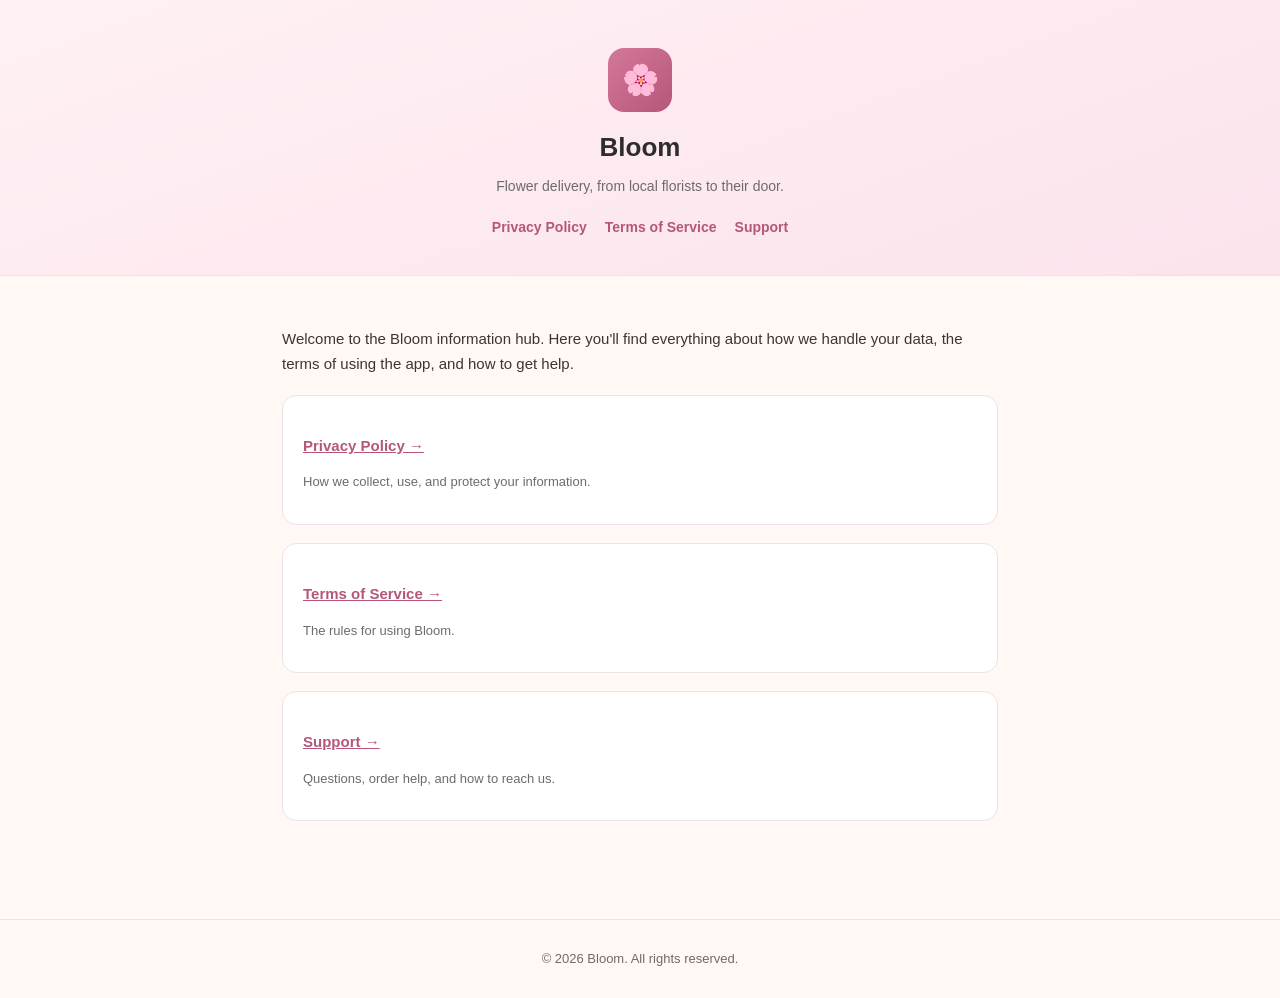
==== index.html @ 34c0516b "docs: add Bloom privacy policy, terms, and support pages Co-Authored-By: Claude Opus 4.8 <noreply@an" ====
<!DOCTYPE html>
<html lang="en">
<head>
<meta charset="utf-8">
<meta name="viewport" content="width=device-width, initial-scale=1">
<title>Bloom — Legal & Support</title>
<link rel="stylesheet" href="style.css">
</head>
<body>
<header>
  <div class="logo">🌸</div>
  <h1>Bloom</h1>
  <div class="eff">Flower delivery, from local florists to their door.</div>
  <nav>
    <a href="privacy.html">Privacy Policy</a>
    <a href="terms.html">Terms of Service</a>
    <a href="support.html">Support</a>
  </nav>
</header>
<main>
  <p>Welcome to the Bloom information hub. Here you'll find everything about how we handle your data, the terms of using the app, and how to get help.</p>
  <div class="card">
    <h3><a href="privacy.html">Privacy Policy →</a></h3>
    <p class="muted">How we collect, use, and protect your information.</p>
  </div>
  <div class="card">
    <h3><a href="terms.html">Terms of Service →</a></h3>
    <p class="muted">The rules for using Bloom.</p>
  </div>
  <div class="card">
    <h3><a href="support.html">Support →</a></h3>
    <p class="muted">Questions, order help, and how to reach us.</p>
  </div>
</main>
<footer>© 2026 Bloom. All rights reserved.</footer>
</body>
</html>
---- style.css ----
/* Bloom legal pages — shared styles. Warm/organic, dusty-rose brand. */
:root{
  --ink:#2D2D2D; --muted:#6f6a6c; --rose:#D4789A; --rose-dark:#B5567A;
  --blush:#F9E4EC; --warm:#FFF8F5; --line:#efe2e6;
}
*{box-sizing:border-box}
body{
  margin:0; font-family:-apple-system,BlinkMacSystemFont,"Segoe UI",Roboto,Helvetica,Arial,sans-serif;
  color:var(--ink); background:var(--warm); line-height:1.65; -webkit-font-smoothing:antialiased;
}
header{
  background:linear-gradient(160deg,#FFF1F4 0%,#FBE3EC 100%);
  padding:48px 20px 36px; text-align:center; border-bottom:1px solid var(--line);
}
.logo{
  width:64px;height:64px;border-radius:16px;display:inline-flex;align-items:center;justify-content:center;
  background:linear-gradient(135deg,var(--rose),var(--rose-dark));color:#fff;font-size:30px;margin-bottom:14px;
}
header h1{margin:0;font-size:26px;font-weight:700}
header .eff{color:var(--muted);font-size:14px;margin-top:6px}
nav{margin-top:18px;display:flex;gap:18px;justify-content:center;flex-wrap:wrap}
nav a{color:var(--rose-dark);text-decoration:none;font-weight:600;font-size:14px}
nav a:hover{text-decoration:underline}
main{max-width:760px;margin:0 auto;padding:36px 22px 80px}
h2{font-size:19px;margin:34px 0 10px;color:var(--ink)}
h3{font-size:15px;margin:20px 0 6px}
p,li{color:#3a3537;font-size:15px}
ul{padding-left:20px}
a{color:var(--rose-dark)}
.card{background:#fff;border:1px solid var(--line);border-radius:14px;padding:18px 20px;margin:18px 0}
.muted{color:var(--muted);font-size:13px}
footer{text-align:center;padding:28px 20px;color:var(--muted);font-size:13px;border-top:1px solid var(--line)}
code{background:#f3e7eb;padding:2px 6px;border-radius:6px;font-size:13px}
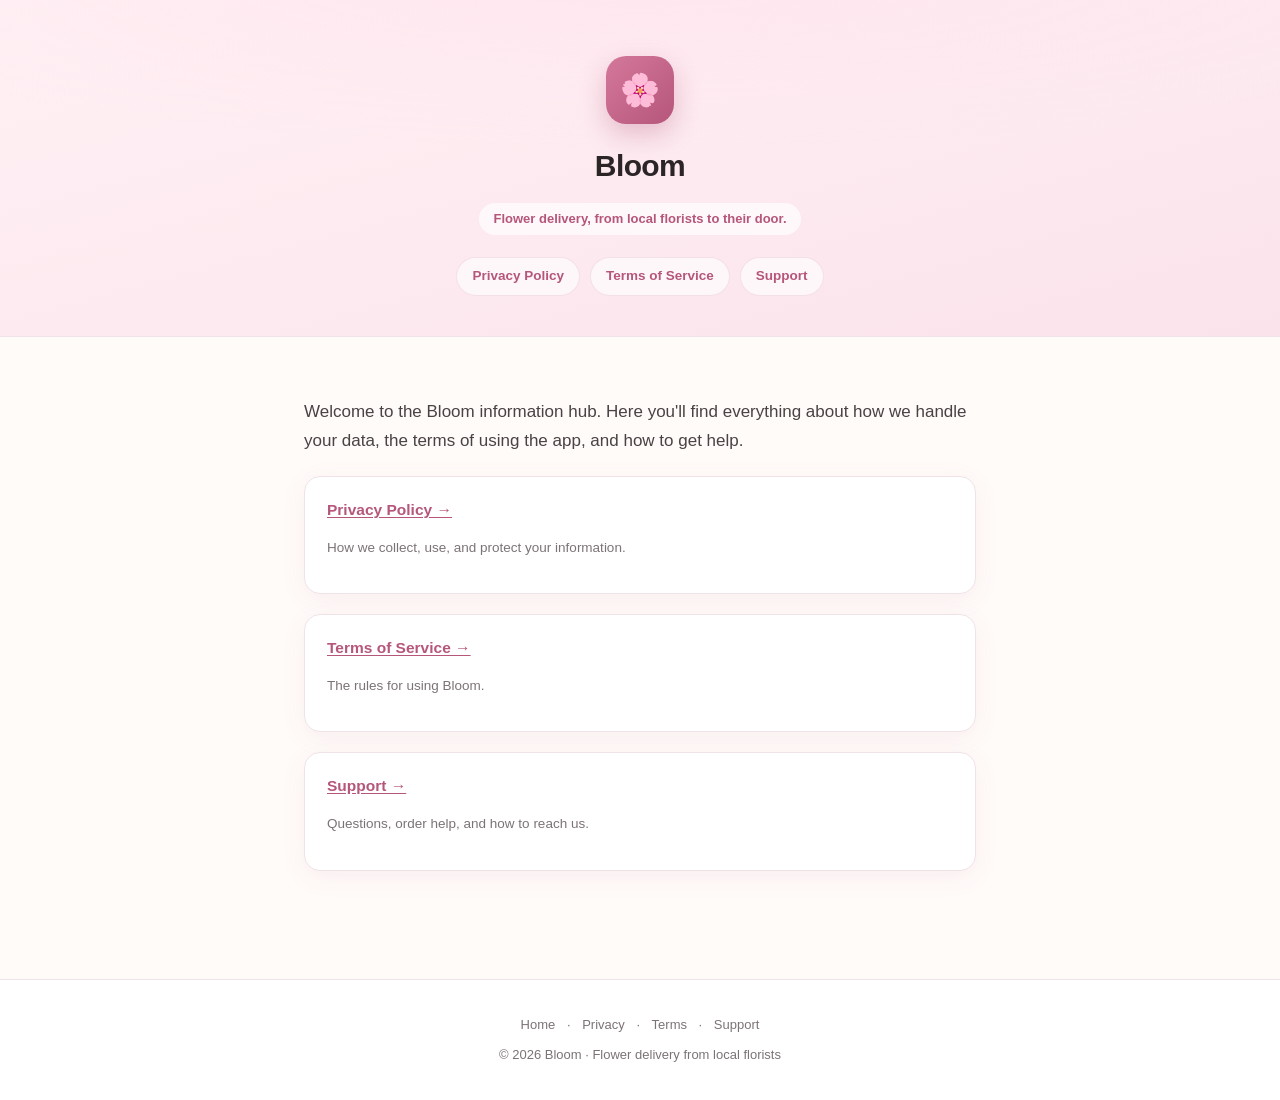
==== commit 4e8e6a70: "style: polish legal pages and set real contact email Co-Authored-By: Claude Opus 4.8 <noreply@anthro" ====
--- a/index.html
+++ b/index.html
@@ -32,6 +32,9 @@
     <p class="muted">Questions, order help, and how to reach us.</p>
   </div>
 </main>
-<footer>© 2026 Bloom. All rights reserved.</footer>
+<footer>
+  <div><a href="index.html">Home</a> · <a href="privacy.html">Privacy</a> · <a href="terms.html">Terms</a> · <a href="support.html">Support</a></div>
+  <div style="margin-top:8px">© 2026 Bloom · Flower delivery from local florists</div>
+</footer>
 </body>
 </html>
--- a/style.css
+++ b/style.css
@@ -1,33 +1,82 @@
 /* Bloom legal pages — shared styles. Warm/organic, dusty-rose brand. */
 :root{
-  --ink:#2D2D2D; --muted:#6f6a6c; --rose:#D4789A; --rose-dark:#B5567A;
-  --blush:#F9E4EC; --warm:#FFF8F5; --line:#efe2e6;
+  --ink:#2b2526; --muted:#7c7376; --rose:#D4789A; --rose-dark:#B5567A;
+  --blush:#F9E4EC; --warm:#FFFBF9; --line:#f0e3e7; --card-shadow:0 6px 24px rgba(181,86,122,.08);
 }
 *{box-sizing:border-box}
+html{scroll-behavior:smooth}
 body{
-  margin:0; font-family:-apple-system,BlinkMacSystemFont,"Segoe UI",Roboto,Helvetica,Arial,sans-serif;
-  color:var(--ink); background:var(--warm); line-height:1.65; -webkit-font-smoothing:antialiased;
+  margin:0;
+  font-family:-apple-system,BlinkMacSystemFont,"Segoe UI",Roboto,Helvetica,Arial,sans-serif;
+  color:var(--ink); background:var(--warm); line-height:1.7; font-size:16px;
+  -webkit-font-smoothing:antialiased; text-rendering:optimizeLegibility;
 }
+::selection{background:var(--blush);color:var(--rose-dark)}
+
+/* ─── Header ─────────────────────────────────────────── */
 header{
-  background:linear-gradient(160deg,#FFF1F4 0%,#FBE3EC 100%);
-  padding:48px 20px 36px; text-align:center; border-bottom:1px solid var(--line);
+  position:relative; overflow:hidden; text-align:center;
+  padding:56px 22px 40px;
+  background:
+    radial-gradient(120% 90% at 50% -10%, #FFE6EF 0%, transparent 60%),
+    linear-gradient(165deg,#FFF1F4 0%,#FBE3EC 100%);
+  border-bottom:1px solid var(--line);
 }
 .logo{
-  width:64px;height:64px;border-radius:16px;display:inline-flex;align-items:center;justify-content:center;
-  background:linear-gradient(135deg,var(--rose),var(--rose-dark));color:#fff;font-size:30px;margin-bottom:14px;
+  width:68px;height:68px;border-radius:20px;
+  display:inline-flex;align-items:center;justify-content:center;
+  background:linear-gradient(135deg,var(--rose),var(--rose-dark));
+  color:#fff;font-size:32px;margin-bottom:16px;
+  box-shadow:0 10px 26px rgba(181,86,122,.32);
 }
-header h1{margin:0;font-size:26px;font-weight:700}
-header .eff{color:var(--muted);font-size:14px;margin-top:6px}
-nav{margin-top:18px;display:flex;gap:18px;justify-content:center;flex-wrap:wrap}
-nav a{color:var(--rose-dark);text-decoration:none;font-weight:600;font-size:14px}
-nav a:hover{text-decoration:underline}
-main{max-width:760px;margin:0 auto;padding:36px 22px 80px}
-h2{font-size:19px;margin:34px 0 10px;color:var(--ink)}
-h3{font-size:15px;margin:20px 0 6px}
-p,li{color:#3a3537;font-size:15px}
-ul{padding-left:20px}
-a{color:var(--rose-dark)}
-.card{background:#fff;border:1px solid var(--line);border-radius:14px;padding:18px 20px;margin:18px 0}
-.muted{color:var(--muted);font-size:13px}
-footer{text-align:center;padding:28px 20px;color:var(--muted);font-size:13px;border-top:1px solid var(--line)}
-code{background:#f3e7eb;padding:2px 6px;border-radius:6px;font-size:13px}
+header h1{margin:0;font-size:30px;font-weight:800;letter-spacing:-.02em}
+header .eff{
+  display:inline-block;margin-top:12px;padding:5px 14px;border-radius:999px;
+  background:rgba(255,255,255,.7);color:var(--rose-dark);font-size:13px;font-weight:600;
+}
+nav{margin-top:22px;display:flex;gap:10px;justify-content:center;flex-wrap:wrap}
+nav a{
+  color:var(--rose-dark);text-decoration:none;font-weight:600;font-size:13.5px;
+  padding:7px 15px;border-radius:999px;background:rgba(255,255,255,.65);
+  border:1px solid rgba(181,86,122,.14);transition:all .15s ease;
+}
+nav a:hover{background:#fff;border-color:var(--rose);transform:translateY(-1px)}
+
+/* ─── Body ───────────────────────────────────────────── */
+main{max-width:720px;margin:0 auto;padding:44px 24px 88px}
+main > p:first-child{font-size:17px;color:#4a4244}
+h2{
+  font-size:20px;font-weight:700;letter-spacing:-.01em;margin:40px 0 12px;
+  padding-left:14px;border-left:4px solid var(--rose);line-height:1.3;
+}
+h3{font-size:15.5px;font-weight:700;margin:22px 0 6px;color:var(--ink)}
+p,li{color:#3d3739}
+strong{color:var(--ink)}
+ul{padding-left:22px;margin:10px 0}
+li{margin:6px 0}
+a{color:var(--rose-dark);text-underline-offset:2px}
+a:hover{color:var(--rose)}
+
+.card{
+  background:#fff;border:1px solid var(--line);border-radius:16px;
+  padding:20px 22px;margin:20px 0;box-shadow:var(--card-shadow);
+}
+.card h3{margin-top:0}
+.card a{font-weight:600}
+.muted{color:var(--muted);font-size:13.5px}
+code{background:#f6e9ee;padding:2px 7px;border-radius:6px;font-size:13.5px}
+
+/* ─── Footer ─────────────────────────────────────────── */
+footer{
+  text-align:center;padding:34px 22px;color:var(--muted);font-size:13px;
+  border-top:1px solid var(--line);background:#fff;
+}
+footer a{color:var(--muted);text-decoration:none;margin:0 8px}
+footer a:hover{color:var(--rose-dark)}
+
+@media (max-width:540px){
+  header{padding:44px 18px 32px}
+  header h1{font-size:25px}
+  main{padding:32px 18px 64px}
+  h2{font-size:18px}
+}
